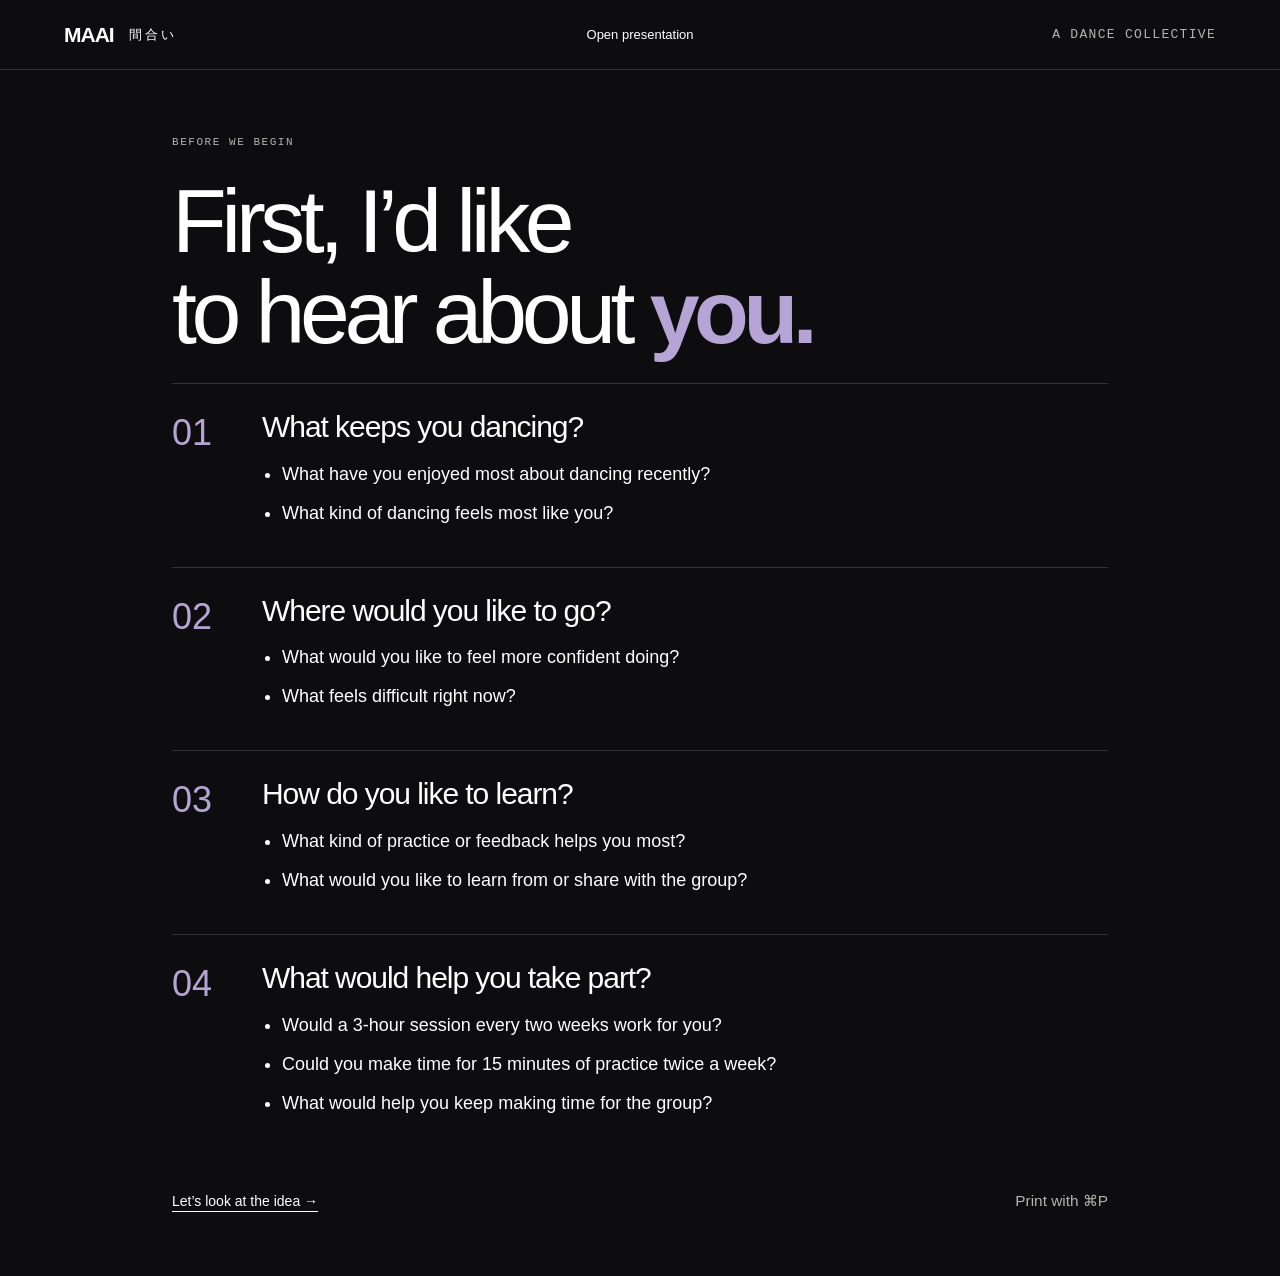
==== conversation-guide.html @ 210b5810 "Publish MAAI dance collective presentation" ====
<!doctype html>
<html lang="en">
<head><meta charset="utf-8"><meta name="viewport" content="width=device-width, initial-scale=1"><meta name="theme-color" content="#0d0d10"><title>MAAI / Before we begin</title><link rel="stylesheet" href="styles.css"><script src="script.js" defer></script></head>
<body class="guide-page">
  <header class="masthead"><a class="brand" href="index.html">MAAI<span lang="ja">間合い</span></a><a class="guide-link" href="index.html">Open presentation</a><span class="masthead-label">A Dance Collective</span></header>
  <main>
    <p class="eyebrow">Before we begin</p><h1>First, I’d like<br>to hear about <em>you.</em></h1>
    <section class="guide-section" aria-labelledby="guide-1"><span class="guide-step" aria-hidden="true">01</span><div><h2 id="guide-1">What keeps you dancing?</h2><ul><li>What have you enjoyed most about dancing recently?</li><li>What kind of dancing feels most like you?</li></ul></div></section>
    <section class="guide-section" aria-labelledby="guide-2"><span class="guide-step" aria-hidden="true">02</span><div><h2 id="guide-2">Where would you like to go?</h2><ul><li>What would you like to feel more confident doing?</li><li>What feels difficult right now?</li></ul></div></section>
    <section class="guide-section" aria-labelledby="guide-3"><span class="guide-step" aria-hidden="true">03</span><div><h2 id="guide-3">How do you like to learn?</h2><ul><li>What kind of practice or feedback helps you most?</li><li>What would you like to learn from or share with the group?</li></ul></div></section>
    <section class="guide-section" aria-labelledby="guide-4"><span class="guide-step" aria-hidden="true">04</span><div><h2 id="guide-4">What would help you take part?</h2><ul><li>Would a 3-hour session every two weeks work for you?</li><li>Could you make time for 15 minutes of practice twice a week?</li><li>What would help you keep making time for the group?</li></ul></div></section>
    <div class="guide-actions"><a href="index.html">Let’s look at the idea →</a><span class="small-copy">Print with ⌘P</span></div>
  </main>
</body>
</html>
---- styles.css ----
/* MAAI: a quiet stage for movement, with no external assets. */
:root{--charcoal:#0d0d10;--paper:#ffffff;--lavender:#b7a4d6;--font-primary:"Helvetica Neue",Helvetica,sans-serif;--font-secondary:"Avenir Next",Avenir,sans-serif;--font-tertiary:Menlo,monospace;--ink:var(--paper);--surface:var(--charcoal);--muted:#b5b3ac;--rule:#ffffff28;--accent:var(--lavender);--header:70px;--footer:76px;--gutter:clamp(24px,5vw,82px);color-scheme:dark;font-family:var(--font-secondary)}

*{box-sizing:border-box}
body{margin:0;height:100svh;overflow:hidden;background:var(--surface);color:var(--ink);transition:background-color .85s ease,color .55s ease}
body[data-theme="lilac"],.slide[data-theme="lilac"]{--surface:var(--lavender);--ink:var(--charcoal);--muted:#393044;--rule:#0d0d1036;--accent:#392549;color-scheme:light}
button,a{-webkit-tap-highlight-color:transparent}
button{font:inherit;color:inherit;cursor:pointer}
button:disabled{opacity:.25;cursor:default}
a{color:inherit}
button:focus-visible,a:focus-visible,[tabindex]:focus-visible{outline:2px solid var(--accent);outline-offset:5px}
button{touch-action:manipulation}
button:hover:not(:disabled){color:var(--accent)}
[hidden]{display:none!important}
.sr-only{position:absolute;margin:-1px;width:1px;height:1px;padding:0;overflow:hidden;clip-path:inset(50%);white-space:nowrap;border:0}
.skip-link{position:fixed;left:24px;top:-100px;z-index:10;padding:12px;background:var(--paper);color:var(--charcoal)}
.skip-link:focus{top:12px}

.masthead{height:var(--header);padding:0 var(--gutter);display:flex;align-items:center;justify-content:space-between;gap:20px;border-bottom:1px solid var(--rule)}
.brand{text-decoration:none;font-size:21px;font-weight:750;letter-spacing:-1px;display:flex;align-items:center;gap:15px}
.brand span{font-size:13px;font-weight:400;letter-spacing:3px}
.masthead-label,.guide-link{font-size:11px;letter-spacing:.1em}
.masthead-label{text-transform:uppercase;color:var(--muted)}
.guide-link{text-decoration:none;letter-spacing:0}
.guide-link span{padding-left:12px;font-size:17px}

#deck{position:relative;z-index:1;height:calc(100svh - var(--header) - var(--footer));min-height:360px}
.slide{height:100%;padding:32px var(--gutter) 30px;position:absolute;inset:0;isolation:isolate;overflow:auto;scrollbar-width:thin;scrollbar-color:var(--muted) transparent}
.slide.active{z-index:2}
.slide.leaving{z-index:1;pointer-events:none}
.slide:focus-visible{outline:none}
.slide[data-theme="dark"]{--ink:#fff;--muted:#b5b3c0;--rule:#ffffff28;--accent:var(--lavender);color:var(--ink)}
.slide[data-theme="lilac"]{color:var(--ink)}
.eyebrow{font-size:11px;font-weight:500;letter-spacing:.14em;text-transform:uppercase;margin:0 0 25px;color:var(--muted)}
h1,h2,h3,p{margin-top:0}
h1,h2,h3{font-family:var(--font-primary);font-weight:500}
h2{font-size:clamp(44px,5.7vw,92px);line-height:1.02;letter-spacing:-.055em;margin-bottom:28px}
h2 em{font-family:var(--font-primary);font-style:normal;font-weight:300;letter-spacing:-.055em}
h3{font-size:clamp(22px,2.1vw,32px);letter-spacing:-.035em;line-height:1.1}
p{font-size:clamp(17px,1.55vw,23px);line-height:1.5;margin-bottom:20px}
.quiet,.small-copy{color:var(--muted)}
.small-copy{font-size:clamp(14px,1.2vw,18px);line-height:1.55}
.footnote{font-size:12px;line-height:1.5;color:var(--muted);margin:24px 0 0}
.compact-title{font-size:clamp(36px,4.3vw,66px);margin-bottom:28px}

.cover{display:flex;flex-direction:column;justify-content:space-between;overflow:hidden}
.cover .eyebrow{margin-bottom:12px}
.cover-title{position:relative;display:flex;align-items:center;gap:3vw;z-index:1}
.cover h1{font-size:clamp(105px,21vw,330px);font-weight:650;letter-spacing:-.095em;line-height:.86;margin:0 0 20px -.06em}
.title-dot{color:var(--accent)}
.cover-jp{font-family:var(--font-primary);writing-mode:vertical-rl;font-size:clamp(30px,5vw,74px);letter-spacing:.2em;margin-left:auto;margin-right:8vw}
.cover-bottom{display:flex;justify-content:space-between;align-items:flex-end;gap:28px;padding-right:16vw}
.cover-tagline{font-size:clamp(25px,3vw,44px);letter-spacing:-.03em;line-height:1.22;margin-bottom:20px}
.cover-bottom .small-copy{margin-bottom:20px;max-width:250px}
.movement-score{display:flex;align-items:center;gap:18px;max-width:500px;font-size:9px;letter-spacing:.2em;color:var(--muted);padding-top:12px}
.movement-score i{height:1px;flex:1;background:var(--rule);position:relative}
.movement-score i:after{content:"";position:absolute;right:0;top:-3px;height:7px;width:1px;background:var(--muted)}

.vision{display:grid;grid-template-columns:1.2fr 1fr;grid-template-rows:auto 1fr auto;column-gap:7vw}
.vision>.eyebrow,.word-score{grid-column:1/-1}
.vision h2{align-self:center;margin:0 0 25px}
.vision-copy{align-self:center;padding-top:20px;max-width:450px}
.vision-copy>p:first-child{font-size:clamp(21px,2vw,30px);line-height:1.4;letter-spacing:-.025em}
.word-score{display:flex;align-items:center;justify-content:space-between;border-top:1px solid var(--rule);padding-top:22px;gap:16px;font-size:clamp(26px,4.5vw,65px);letter-spacing:-.04em}
.word-score span:nth-child(2){font-family:var(--font-primary);font-style:normal}
.word-score span:last-child{color:var(--accent)}

.benefit-lines>div{border-top:1px solid var(--rule);display:grid;grid-template-columns:50px 1.1fr 1fr;gap:24px;align-items:center;padding:20px 0}
.line-number{font-size:11px;color:var(--accent);align-self:start;padding-top:8px}
.benefit-lines h3{font-size:clamp(31px,4.8vw,72px);margin:0;line-height:1.1}
.benefit-lines>div:nth-child(2) h3{padding-left:3vw}
.benefit-lines>div:nth-child(3) h3{font-family:var(--font-primary);font-style:normal}
.benefit-lines p{margin:0;font-size:clamp(16px,1.4vw,21px);color:var(--muted)}

.pillars-layout{display:grid;grid-template-columns:1.1fr 1fr;gap:5vw}
.pillar-tabs{display:flex;flex-direction:column}
.pillar-tabs button{background:none;border:0;border-top:1px solid var(--rule);padding:21px 0;display:grid;grid-template-columns:28px 1fr 40px;gap:15px;text-align:left;font-size:clamp(16px,1.4vw,21px);align-items:center}
.pillar-tabs button:last-child{border-bottom:1px solid var(--rule)}
.pillar-tabs button span,.pillar-tabs button b{font-size:11px;font-weight:400;color:var(--muted)}
.pillar-tabs button b{text-align:right}
.pillar-tabs button[aria-selected="true"]{color:var(--accent)}
.pillar-tabs button[aria-selected="true"] span{color:var(--accent);font-weight:700}
.pillar-panel{position:relative;min-height:340px;display:flex;align-items:flex-end;background:#0d0d1010;padding:28px 32px;overflow:hidden}
.pillar-panel>div{position:relative;z-index:1;max-width:410px}
.pillar-panel h3{margin-bottom:12px}
.pillar-panel p{font-size:18px;line-height:1.45;margin-bottom:16px}
.pillar-panel .practice-cue{font-size:14px;border-top:1px solid #22222028;padding-top:15px;margin-bottom:0;color:var(--muted)}
.giant-number{position:absolute;right:12px;top:-30px;font-size:180px;line-height:1;letter-spacing:-.1em;color:#0d0d1026}

.schedule h2{font-size:clamp(38px,4.6vw,70px)}
.title-row{display:flex;align-items:flex-end;justify-content:space-between;gap:24px}
.session-length{font-size:27px;line-height:1.2;text-align:right;margin-bottom:30px;color:var(--accent)}
.session-length span{font-size:12px;color:var(--muted)}
.lab-layout{display:grid;grid-template-columns:.9fr 1.1fr;gap:6vw}
.lab-tabs{display:flex;flex-direction:column}
.lab-tabs button{display:flex;gap:28px;align-items:center;border:0;border-top:1px solid var(--rule);padding:22px 0;background:none;text-align:left;font-size:clamp(23px,2.6vw,39px);letter-spacing:-.04em;color:var(--muted)}
.lab-tabs button:last-child{border-bottom:1px solid var(--rule)}
.lab-tabs button span{font-size:15px;color:var(--muted);letter-spacing:0}
.lab-tabs button[aria-selected="true"]{color:var(--accent)}
.lab-panel{border-left:1px solid var(--rule);padding-left:32px}
.lab-panel .eyebrow{margin-bottom:16px}
.lab-panel h3{font-size:clamp(26px,3vw,43px);margin-bottom:12px}
.lab-panel p:last-child{font-size:16px;color:var(--muted);max-width:390px;margin:0}
.lab-timeline{display:grid;grid-template-columns:repeat(6,1fr);border-top:1px solid var(--rule);margin-top:28px;padding-top:12px;gap:15px}
.lab-timeline span{display:flex;align-items:center;justify-content:space-between;font-size:10px;color:var(--muted);padding:0 10px 0 0;border-right:1px solid var(--rule)}
.lab-timeline span:last-child{border:0}
.lab-timeline b{font-size:16px;font-weight:400}
.lab-timeline .tech b{color:var(--accent)}
.schedule .footnote{margin-top:15px}

.ownership h2{font-size:clamp(48px,6.8vw,102px);margin-bottom:38px}
.ownership-grid{display:grid;grid-template-columns:repeat(3,1fr);gap:4vw}
.ownership-grid>div{border-top:1px solid var(--rule);padding-top:20px}
.ownership-grid .eyebrow{font-size:10px;margin-bottom:18px}
.ownership-grid h3{font-size:clamp(23px,2.2vw,33px);margin-bottom:14px}
.ownership-grid p{font-size:clamp(16px,1.4vw,20px);margin:0}
.ownership .footnote{margin-top:30px}

.progress-slide h2{font-size:clamp(42px,5.4vw,79px)}
.progress-layout{display:grid;grid-template-columns:.9fr 1.1fr;gap:7vw}
.learning-cycle{display:flex;flex-direction:column}
.learning-cycle>span{border-top:1px solid var(--rule);padding:12px 0;font-size:clamp(28px,3.4vw,51px);letter-spacing:-.04em}
.learning-cycle>span:nth-child(2){padding-left:3vw}
.learning-cycle>span:last-child{padding-left:6vw;color:var(--accent);font-family:var(--font-primary);font-style:normal}
.learning-cycle i{font-family:var(--font-primary);font-style:normal;float:right}
.progress-example>.eyebrow{margin-bottom:18px}
.progress-tabs{display:flex;gap:22px;margin-bottom:22px}
.progress-tabs button{background:none;border:0;border-bottom:1px solid transparent;padding:0 0 9px;font-size:13px;color:var(--muted)}
.progress-tabs button[aria-selected="true"]{border-color:var(--accent);color:var(--accent)}
#growth-panel{min-height:125px}
#growth-panel h3{font-size:29px;margin-bottom:12px}
#growth-panel p{font-size:18px;max-width:460px}
.progress-example .small-copy{font-size:13px;margin:0;max-width:440px}

.culture-layout{display:grid;grid-template-columns:1.1fr 1fr;gap:5vw;align-items:center}
.culture h2{font-size:clamp(46px,6.5vw,100px);line-height:1.07;margin-bottom:30px}
.culture-list p{border-top:1px solid var(--rule);padding-top:18px;display:grid;grid-template-columns:30px 1fr;gap:15px;font-size:clamp(17px,1.6vw,24px);margin-bottom:18px}
.culture-list p span{font-size:10px;color:var(--muted);padding-top:7px}
.culture-signoff{border-top:1px solid var(--rule);padding-top:22px;margin:18px 0 0;font-size:clamp(18px,2vw,29px);letter-spacing:-.03em}

.pilot-top{display:grid;grid-template-columns:1.5fr 1fr;gap:5vw;align-items:center}
.pilot h2{display:flex;gap:30px;align-items:center;margin:0 0 30px}
.pilot-number{font-size:clamp(150px,19vw,290px);line-height:.9;font-weight:500;letter-spacing:-.1em;color:var(--accent);margin-left:-.07em}
.pilot-weeks{font-size:clamp(26px,3vw,44px);line-height:1.05;letter-spacing:-.05em}
.pilot-intro p{font-size:clamp(18px,1.9vw,28px);letter-spacing:-.03em}
.pilot-intro .quiet{font-size:clamp(15px,1.4vw,21px)}
.pilot-phases{display:grid;grid-template-columns:repeat(3,1fr);gap:35px}
.pilot-phases>div{border-top:1px solid var(--rule);padding-top:20px}
.pilot-phases .eyebrow{font-size:10px;margin-bottom:25px}
.pilot-phases h3{font-size:clamp(23px,2.4vw,36px);margin-bottom:12px}
.pilot-phases p{font-size:16px;color:var(--muted);margin:0}

.invitation{display:grid;grid-template-columns:1.4fr .8fr;grid-template-rows:auto 1fr auto;gap:0 6vw}
.invitation>.eyebrow,.invitation-mark{grid-column:1/-1}
.invitation h2{font-size:clamp(60px,7.7vw,120px);align-self:center;margin-bottom:25px;line-height:.98}
.invitation-copy{align-self:center;padding-top:20px}
.invitation-copy>p:first-child{font-size:clamp(18px,1.8vw,27px);max-width:360px}
.invitation-question{font-family:var(--font-primary);font-style:normal;font-size:clamp(22px,2.2vw,33px);line-height:1.25;margin:30px 0 22px}
.text-button{border:0;border-bottom:1px solid var(--ink);padding:0 0 9px;background:none;font-size:13px}
.text-button span{margin-left:35px}
.invitation-mark{border-top:1px solid var(--rule);padding-top:16px;font-size:13px;letter-spacing:.07em;color:var(--muted)}

.controls{height:var(--footer);display:flex;align-items:center;justify-content:space-between;padding:0 var(--gutter);border-top:1px solid var(--rule);position:relative;gap:20px}
.slide-position{display:flex;gap:12px;align-items:center;font-size:12px;font-variant-numeric:tabular-nums}
.position-divider,.slide-position>span:nth-child(3){color:var(--muted)}
.utilities{display:flex;gap:24px}
.utilities button{background:none;border:0;padding:10px 0;font-size:11px;color:var(--muted)}
kbd{font:inherit;font-size:9px;display:inline-block;border:1px solid var(--rule);border-radius:2px;min-width:18px;padding:2px 4px;margin-left:6px}
.slide-arrows{display:flex;gap:14px}
.slide-arrows button{background:none;border:1px solid var(--rule);width:40px;height:36px;font-size:21px}
.deck-progress{height:2px;position:absolute;bottom:0;left:0;width:100%;background:var(--rule)}
#deck-progress-fill{display:block;height:100%;width:10%;background:var(--accent);transition:width .35s}

.overlay{--ink:var(--paper);--muted:#b5b3ac;--rule:#ffffff28;--accent:var(--lavender);color:var(--paper);background:var(--charcoal);border:1px solid #77736d;padding:32px;max-width:min(1000px,calc(100vw - 40px));max-height:calc(100svh - 48px);overflow:auto;width:100%;color-scheme:dark;box-shadow:0 25px 90px #0006}
.overlay::backdrop{background:#161615cc;backdrop-filter:blur(7px)}
.dialog-heading{display:flex;align-items:flex-start;justify-content:space-between;gap:22px;margin-bottom:26px}
.dialog-heading .eyebrow{margin-bottom:12px}
.dialog-heading h2{font-size:40px;margin:0}
.dialog-heading>button{border:1px solid var(--rule);background:none;width:36px;height:36px;font-size:25px;flex-shrink:0}
.overview-grid{display:grid;grid-template-columns:repeat(5,1fr);gap:12px}
.overview-item{border:1px solid var(--rule);background:#ffffff06;min-height:135px;display:flex;flex-direction:column;justify-content:space-between;text-align:left;padding:17px;gap:18px}
.overview-item>span:first-child{font-family:var(--font-primary);font-size:35px;font-style:normal;color:var(--accent)}
.overview-item>span:last-child{font-size:14px;line-height:1.3}
.overview-item[aria-current="true"]{border-color:var(--accent);background:#b7a4d620}
.dialog-hint{font-size:11px;color:var(--muted);margin:24px 0 0}
.notes-dialog{max-width:730px}
#notes-content p{font-size:18px;line-height:1.6}
.notes-footer{display:flex;align-items:center;justify-content:space-between;border-top:1px solid var(--rule);padding-top:20px;margin-top:24px;font-size:12px}
.notes-footer button{background:none;border:0;padding:8px 0;font-size:14px}
.conversation-dialog{max-width:680px}
.conversation-dialog h2{font-size:clamp(34px,4vw,56px)}
.conversation-dialog ol{padding-left:25px}
.conversation-dialog li{font-size:22px;padding:14px 0;border-top:1px solid var(--rule)}
.conversation-dialog>p{font-size:16px;margin-bottom:0}
.toast{position:fixed;bottom:90px;left:50%;transform:translateX(-50%);padding:12px 20px;background:var(--paper);color:var(--charcoal);font-size:13px;max-width:90vw;z-index:20;box-shadow:0 4px 20px #0004}
.no-script{background:var(--paper);color:var(--charcoal);padding:15px;position:fixed;top:0;left:0;right:0;z-index:3;font-size:15px}

/* The separate conversation guide is readable and printable without scripts. */
.guide-page{height:auto;overflow:auto;background:var(--charcoal);color:var(--paper)}
.guide-page main{max-width:1000px;margin:0 auto;padding:64px 32px}
.guide-page h1{font-size:clamp(50px,7vw,90px);line-height:1.02;letter-spacing:-.06em;max-width:800px;margin-bottom:25px}
.guide-page h1 em{font-family:var(--font-primary);font-weight:300;font-style:normal}
.guide-intro{font-size:23px;max-width:660px}
.guide-meta{font-size:12px;color:var(--muted);margin-bottom:50px}
.guide-section{display:grid;grid-template-columns:70px 1fr;gap:20px;border-top:1px solid var(--rule);padding:28px 0}
.guide-section>.guide-step{font-family:var(--font-primary);font-style:normal;font-size:36px;color:var(--accent)}
.guide-section h2{font-size:30px;letter-spacing:-.035em;margin-bottom:18px}
.guide-section ul{margin:0;padding-left:20px}
.guide-section li{font-size:18px;line-height:1.5;margin-bottom:12px}
.guide-section p{font-size:17px}
.guide-section p:last-child{margin-bottom:0}
.guide-closing{padding:30px;background:var(--lavender);color:var(--charcoal);margin-top:20px}
.guide-closing h2{font-size:32px}
.guide-closing p{font-size:19px;max-width:750px}
.guide-actions{display:flex;align-items:center;justify-content:space-between;gap:20px;margin:32px 0 0}
.guide-actions a{font-size:14px;text-underline-offset:5px}
.guide-footer{font-size:12px;color:var(--muted);border-top:1px solid var(--rule);padding-top:25px;margin-top:50px}


@media(min-width:1600px){.slide{padding-top:46px;padding-bottom:40px}
.eyebrow{font-size:13px;margin-bottom:36px}
.footnote{font-size:14px}
.pillar-tabs button{padding:28px 0}
.pillar-panel{min-height:420px}
.benefit-lines>div{padding:30px 0}
.lab-layout{margin-top:20px}
.lab-tabs button{padding:30px 0}
.lab-timeline{margin-top:40px}
}

@media(max-height:760px) and (min-width:801px){:root{--header:58px;--footer:62px}
.slide{padding-top:24px;padding-bottom:20px}
.eyebrow{margin-bottom:20px}
.cover h1{font-size:min(19vw,32vh)}
h2{font-size:clamp(42px,5.1vw,72px)}
.compact-title{font-size:44px;margin-bottom:23px}
.benefit-lines>div{padding:16px 0}
.benefit-lines h3{font-size:clamp(32px,4.3vw,62px)}
.pillar-tabs button{padding:16px 0}
.pillar-panel{min-height:310px}
.ownership h2{font-size:clamp(45px,5.5vw,78px);margin-bottom:25px}
.pilot-number{font-size:clamp(150px,17vw,235px)}
.culture h2{font-size:clamp(44px,5.7vw,81px)}
.invitation h2{font-size:clamp(54px,6.5vw,94px)}
.progress-slide h2{font-size:clamp(42px,4.7vw,68px)}
.footnote{margin-top:18px}
.lab-timeline{margin-top:21px}
}

@media(max-width:1000px){
.utilities{gap:18px}
.masthead-label{font-size:9px}
.cover-bottom{padding-right:8vw}
.pillars-layout{gap:25px}
.pillar-tabs button{font-size:16px;gap:9px}
.pillar-panel{padding:24px}
.overview-grid{grid-template-columns:repeat(5,1fr)}
.overview-item{padding:12px}
.pilot-top{gap:30px}
.pilot h2{gap:25px}
}

@media(max-width:800px){:root{--header:58px;--footer:72px;--gutter:25px}
.masthead-label{display:none}
#deck{min-height:0}
.slide{padding-top:26px;padding-bottom:32px}
.eyebrow{font-size:10px;margin-bottom:28px}
.cover{min-height:100%;gap:20px}
.cover h1{font-size:26vw}
.cover-title{margin:auto 0}
.cover-jp{font-size:6vw;margin:0 10px 20px auto}
.cover-bottom{display:block;padding:0}
.cover-tagline{font-size:30px}
.cover-bottom .small-copy{font-size:14px}
.movement-score{font-size:8px}
.vision{display:block}
.vision h2{margin:40px 0 30px}
.vision-copy{padding-top:0;max-width:580px}
.vision-copy>p:first-child{font-size:23px}
.word-score{margin-top:35px;font-size:clamp(24px,5vw,40px)}
.benefit-lines>div{grid-template-columns:25px 1fr;gap:10px;padding:20px 0}
.benefit-lines h3{font-size:clamp(30px,6vw,48px)}
.benefit-lines p{grid-column:2;font-size:16px}
.benefit-lines p br{display:none}
.benefit-lines>div:nth-child(2) h3{padding-left:0}
.line-number{padding-top:5px}
.pillars-layout{grid-template-columns:1fr;gap:24px}
.pillar-tabs button{padding:16px 0;font-size:17px}
.pillar-panel{min-height:245px;padding:26px}
.pillar-panel>div{max-width:75%}
.giant-number{font-size:170px;top:10px;right:15px}
.title-row{display:block}
.schedule h2{font-size:42px}
.session-length{text-align:left;font-size:23px;margin-bottom:30px}
.session-length span{display:inline-block;margin-left:14px}
.lab-layout{grid-template-columns:1fr;gap:26px}
.lab-tabs{flex-direction:row;gap:20px}
.lab-tabs button{font-size:22px;flex:1;gap:13px;border-bottom:1px solid var(--rule);padding:18px 0}
.lab-panel{min-height:190px;padding:0;border:0}
.lab-panel h3{font-size:30px}
.lab-timeline{margin-top:20px;gap:7px}
.lab-timeline span{flex-direction:column;gap:9px;align-items:flex-start}
.ownership h2{font-size:51px;margin:40px 0}
.ownership-grid{grid-template-columns:1fr;gap:24px}
.ownership-grid>div{padding-top:18px}
.ownership-grid .eyebrow{margin-bottom:12px}
.ownership-grid h3{font-size:27px;margin-bottom:10px}
.ownership-grid p{font-size:18px;max-width:570px}
.progress-slide h2{font-size:46px}
.progress-layout{grid-template-columns:1fr;gap:30px}
.learning-cycle{flex-direction:row;gap:18px}
.learning-cycle>span{font-size:24px;flex:1;padding:15px 0!important}
.learning-cycle i{display:none}
.progress-example>.eyebrow{margin-bottom:25px}
.progress-tabs{gap:27px}
#growth-panel{min-height:110px}
.culture-layout{grid-template-columns:1fr;gap:15px}
.culture h2{font-size:57px}
.culture-list p{font-size:20px}
.culture-signoff{font-size:21px}
.pilot-top{grid-template-columns:1fr;gap:10px}
.pilot h2{gap:30px}
.pilot-number{font-size:180px}
.pilot-weeks{font-size:31px}
.pilot-intro{display:flex;gap:30px}
.pilot-intro p{font-size:18px;flex:1}
.pilot-intro .quiet{font-size:16px}
.pilot-phases{grid-template-columns:1fr;gap:26px}
.pilot-phases .eyebrow{margin-bottom:15px}
.pilot-phases h3{font-size:29px}
.invitation{display:block}
.invitation h2{font-size:clamp(58px,10vw,85px);margin:38px 0 25px}
.invitation-copy{padding-top:0}
.invitation-copy>p:first-child{font-size:21px;max-width:500px}
.invitation-question{font-size:28px;margin-top:25px}
.invitation-mark{margin-top:35px}
.utilities{gap:15px}
.utilities button{font-size:11px}
.utilities kbd{display:none}
.slide-position{gap:7px;font-size:11px}
.slide-arrows{gap:7px}
.slide-arrows button{width:34px;height:34px}
.controls{gap:12px}
.overview-grid{grid-template-columns:repeat(2,1fr)}
.overview-item{min-height:110px}
.overlay{padding:25px;max-width:calc(100vw - 28px)}
.dialog-heading h2{font-size:32px}
#notes-content p{font-size:17px}
.guide-page main{padding:45px 25px}
.guide-section{grid-template-columns:40px 1fr;gap:15px}
.guide-page .masthead{padding:0 25px}
}

@media(max-width:420px){:root{--gutter:20px}
.controls{padding:0 14px;gap:10px}
.utilities{gap:11px}
.utilities button{font-size:10px}
.slide-arrows{gap:5px}
.slide-arrows button{width:31px}
.brand{font-size:19px;gap:10px}
.guide-link{font-size:10px}
.pillar-tabs button{font-size:15px}
.pillar-panel>div{max-width:90%}
.giant-number{opacity:.55}
.pilot-intro{display:block}
.pilot-intro p{margin-bottom:18px}
}

@media(prefers-reduced-motion:reduce){*,*::before,*::after{animation:none!important;transition:none!important;scroll-behavior:auto!important}
}

@media print{body{height:auto!important;overflow:visible!important;background:white!important;color:black!important}
.masthead,.controls,.overlay,.toast,.skip-link,.guide-actions{display:none!important}
#deck{position:relative;z-index:1;height:auto}
.slide[hidden],.slide{position:relative!important;display:block!important;height:auto;min-height:90vh;break-after:page;padding:30px;overflow:visible;animation:none!important;--ink:#222220;--muted:#555;--rule:#888;--accent:#75618d;color:#222220!important}
.speaker-notes[hidden]{display:none!important}
.guide-page main{padding:0;max-width:none}
.guide-page h1{font-size:44px}
.guide-page p,.guide-page li{font-size:12pt}
.guide-section{break-inside:avoid;padding:18px 0}
.guide-section h2{font-size:22px}
.guide-closing{break-inside:avoid;background:#eee}
.guide-footer{margin-top:25px}
.guide-meta{margin-bottom:25px}
}


@media(max-height:620px){.cover{overflow-y:auto;overflow-x:hidden;min-height:0;gap:24px}
.cover-title{margin:15px 0}
.cover h1{font-size:clamp(80px,15vw,160px)}
.cover-bottom{flex-shrink:0}
.movement-score{flex-shrink:0}
}


/* Fixed font roles. Do not introduce per-slide font swaps. */
.brand,.cover-tagline,.word-score,.learning-cycle,.lab-tabs button{font-family:var(--font-primary)}

.eyebrow,.masthead-label,.movement-score,.line-number,.pillar-tabs button span,.pillar-tabs button b,.lab-tabs button span,.lab-timeline,.slide-position,.guide-meta,.guide-step,.invitation-mark,kbd{font-family:var(--font-tertiary)}

.overview-item>span:first-child,.giant-number,.pilot-number{font-family:var(--font-tertiary);font-style:normal;font-weight:400}

.giant-number{font-size:155px;letter-spacing:-.09em}

.pilot-number{font-size:clamp(130px,17vw,245px);letter-spacing:-.1em}

.invitation-question{font-family:var(--font-secondary);font-weight:400}

.word-score span:nth-child(2),.benefit-lines>div:nth-child(3) h3,.learning-cycle>span:last-child{font-style:normal;font-weight:300}

.culture h2{font-size:clamp(43px,5.1vw,80px)}

.vision h2{font-size:clamp(43px,5vw,80px)}

.invitation h2{font-size:clamp(52px,6.6vw,102px)}

.masthead,.controls{position:relative;z-index:3;background:var(--surface);transition:background-color .85s ease}

/* A shared space, carried between chapters instead of restarting on each page. */









.slide.leaving{overflow:hidden}

.pillar-panel{background:#0d0d100c;border:1px solid var(--rule)}

@media(max-width:800px){.vision h2{font-size:48px}
.culture h2{font-size:49px}
.invitation h2{font-size:58px}

.pilot-number{font-size:150px}
.giant-number{font-size:135px}
.eyebrow{letter-spacing:.08em}
.pilot-phases .eyebrow{font-size:9px}
.guide-section>.guide-step{font-size:26px}
}

@media(prefers-reduced-motion:reduce){
}


/* The same two frames now enclose explicit content anchors on every scene. */
.interval-field{position:fixed;inset:var(--header) 0 var(--footer);overflow:hidden;pointer-events:none;z-index:2;color:var(--accent);transition:color .55s ease}
.interval-plane{position:absolute;left:0;top:0;width:0;height:0;border:2px solid currentColor;opacity:.75;box-sizing:border-box;transform:none}
.interval-plane:nth-child(2){border-width:2px;opacity:.52}
.slide h2{width:fit-content;max-width:100%}
.vision{grid-template-rows:auto 1fr;column-gap:6vw}
.aim-statement,.aim-outcomes{align-self:center;padding:20px 24px}
.aim-statement h2{font-size:clamp(40px,4.5vw,72px);margin-bottom:24px}
.aim-statement>p{font-size:clamp(18px,1.65vw,24px);max-width:440px;margin-bottom:0}
.aim-outcomes>div{padding:20px 0;border-bottom:1px solid var(--rule)}
.aim-outcomes>div:first-child{padding-top:0}
.aim-outcomes>div:last-child{border-bottom:0;padding-bottom:0}
.aim-outcomes .eyebrow{margin-bottom:8px}
.aim-outcomes p{font-size:clamp(21px,2vw,29px);line-height:1.3;margin:0}
.pillar-panel{border:0;background:transparent}
.giant-number{color:var(--ink);opacity:.1}
.pillar-panel .practice-cue{border-color:var(--rule)}
.pillars-layout,.lab-layout{gap:6vw}
.lab-panel{border-left:0;padding:16px 24px}
.lab-tabs button{padding-left:16px;padding-right:16px}
.progress-layout{align-items:start;margin-top:40px;gap:7vw}
.progress-intro{padding:20px 24px}
.progress-intro>p{font-size:clamp(18px,1.8vw,26px)}
.progress-intro>p:last-child{margin-bottom:0}
.progress-example{padding-top:0}
.progress-tabs{gap:22px;margin-bottom:32px}
.progress-tabs button[aria-selected="true"]{border-color:var(--accent);color:var(--accent)}
#growth-panel{padding:20px 24px;min-height:185px}
#growth-panel h3{font-size:clamp(26px,2.5vw,36px)}
#growth-panel p{margin-bottom:0}
.ownership-grid,.pilot-phases{padding:16px 22px;gap:35px}
.ownership-grid>div,.pilot-phases>div{border-top:0;padding-top:0}
.ownership h2{margin-bottom:48px}
.pilot h2{margin-bottom:40px}
.pilot-phases .eyebrow{margin-bottom:16px}
.pilot-phases h3{font-size:clamp(23px,2.1vw,31px)}
.pilot .footnote,.ownership .footnote{margin-top:32px}
.invitation-copy{padding:20px 24px}
.invitation-copy .text-button{margin-bottom:0}
.overview-grid{grid-template-columns:repeat(4,1fr)}
#deck-progress-fill{width:12.5%}
@media(max-height:760px) and (min-width:801px){.aim-statement h2{font-size:52px}.progress-slide h2{font-size:52px}.progress-layout{margin-top:26px}.ownership h2{font-size:60px;margin-bottom:35px}.pilot-number{font-size:190px}.pilot h2{margin-bottom:28px}}
@media(max-width:800px){.aim-statement,.aim-outcomes{padding:15px 12px}.vision h2{margin:0 0 20px;font-size:43px}.aim-outcomes{margin-top:38px}.aim-outcomes>div{padding:16px 0}.aim-outcomes p{font-size:21px}.vision{padding-bottom:44px}.pillar-tabs button{padding-left:10px;padding-right:10px}.pillars-layout,.lab-layout{gap:32px}.lab-tabs button{font-size:20px;padding-left:8px;padding-right:8px}.lab-panel{padding:16px 14px}.progress-layout{gap:32px;margin-top:24px}.progress-intro{padding:16px 14px}.progress-intro>p{font-size:19px}.progress-tabs{gap:22px;padding-top:0}#growth-panel{padding:16px 14px;min-height:170px}.ownership-grid,.pilot-phases{padding:16px 14px;gap:28px}.ownership h2{font-size:46px;margin:12px 0 38px}.pilot h2{margin-bottom:30px}.invitation-copy{padding:16px 14px;margin-top:44px;margin-bottom:35px}.invitation h2{font-size:55px;margin-bottom:0}.overview-grid{grid-template-columns:repeat(2,1fr)}}
@media print{.interval-field{display:none!important}}

/* The invitation brings both frames into one shared space. */
.invitation{grid-template-columns:1fr;grid-template-rows:auto 1fr auto}
.invitation-together{align-self:center;display:grid;grid-template-columns:1.2fr 1fr;gap:56px;padding:28px 30px}
.invitation-together h2{margin:0;align-self:center}
.invitation-together .invitation-copy{padding:0;margin:0}
.interval-field.is-together .interval-plane:nth-child(2){opacity:.75}
@media(max-height:760px) and (min-width:801px){.ownership h2{margin-bottom:50px}.pilot h2{margin-bottom:48px}.invitation-together h2{font-size:76px}}
@media(max-width:800px){.invitation-together{grid-template-columns:1fr;gap:28px;padding:18px 16px;margin:16px 0 28px}.invitation-together h2{font-size:48px;margin:0}.invitation-together .invitation-copy>p:first-child{font-size:19px}.invitation-together .invitation-question{font-size:25px;margin:24px 0 20px}.invitation-mark{margin-top:0}}

/* Clear reading order: idea, explanation, then presenter metadata. */
.masthead{display:grid;grid-template-columns:1fr auto 1fr}
.masthead .brand{justify-self:start}.masthead-label{grid-column:2}.masthead .guide-link{grid-column:3;justify-self:end;white-space:nowrap}
.masthead-label,.guide-link{font-size:13px}
.slide .eyebrow{font-size:13px;letter-spacing:.1em}
.slide p{font-size:22px;line-height:1.4}
.slide .footnote{font-size:16px;line-height:1.4}
.slide h2,.slide .compact-title{font-size:clamp(52px,5.1vw,82px)}
.slide h3{font-size:42px;line-height:1.08;margin-bottom:12px}
.cover .cover-tagline{font-size:clamp(30px,3.3vw,48px);line-height:1.2}
.movement-score{font-size:11px}
.aim-statement h2{font-size:clamp(46px,4.5vw,72px)}
.aim-statement>p,.aim-outcomes p{font-size:22px}
.aim-outcomes h3{font-size:44px;margin-bottom:8px}
.aim-outcomes>div{padding:18px 0}
.pillars-layout{grid-template-columns:1.1fr 1fr;gap:5vw}
.pillar-tabs button{font-size:22px;padding:16px 10px;grid-template-columns:26px 1fr 42px;gap:12px;line-height:1.25}
.pillar-tabs button span,.pillar-tabs button b{font-size:14px}
.pillar-panel{align-items:center;padding:28px;min-height:350px}
.pillar-panel>div{max-width:100%}
.pillar-panel h3{font-size:42px}.pillar-panel p{font-size:22px}
.pillar-panel .practice-cue{font-size:18px}
.session-length{display:flex;flex-direction:column;gap:8px}
.session-length strong{font-family:var(--font-primary);font-size:60px;letter-spacing:-.045em;font-weight:500;line-height:1}
.session-length span{font-size:20px}
.lab-tabs button{font-size:30px;line-height:1.15;gap:18px}.lab-tabs button span{font-size:17px}
.lab-panel,.progress-intro{background:var(--charcoal);color:var(--paper);--muted:#d3c7e3;--rule:#ffffff35;--accent:var(--lavender);padding:26px 28px}
.lab-panel h3{font-size:42px}.lab-panel p:last-child{font-size:22px;max-width:none}
.lab-panel .eyebrow{font-size:14px;margin-bottom:14px}
.lab-timeline span{font-size:14px}.lab-timeline b{font-size:22px}
.ownership h2{margin-bottom:44px}
.ownership-grid{padding:26px 22px;gap:30px}
.ownership-grid h3{font-size:38px}.ownership-grid p{font-size:22px}
.ownership-grid .eyebrow{display:block;font-size:12px;margin-bottom:18px}
.progress-layout{margin-top:30px;gap:6vw}
.progress-intro h3{font-size:50px;margin-bottom:22px}.progress-intro>p{font-size:22px}
.progress-tabs{gap:24px;margin-bottom:24px}.progress-tabs button{font-size:18px}
#growth-panel{min-height:235px;padding:24px}#growth-panel h3{font-size:42px}#growth-panel p{font-size:22px}
.pilot-number{font-size:190px}.pilot-weeks{font-size:38px}.pilot h2{margin-bottom:44px}
.pilot-intro p{font-size:25px}.pilot-intro .quiet{font-size:22px}
.pilot-phases{padding:24px 22px 30px}.pilot-phases h3{font-size:44px}.pilot-phases p{font-size:22px}
.invitation-together h2{font-size:clamp(56px,6vw,96px)}
.invitation-together .invitation-copy>p:first-child{font-size:24px}
.invitation-together .invitation-question{font-size:32px;line-height:1.25}
.text-button{font-size:17px}.invitation-mark{font-size:16px}
.slide-position{font-size:15px;white-space:nowrap}.utilities button{font-size:13px}kbd{font-size:11px}
/* Frames define apertures, shared space and layered surfaces, as well as focus. */
.interval-field[data-mode="aperture"] .interval-plane:first-child{border-right:0;border-bottom:0;clip-path:polygon(0 0,28% 0,28% 3px,3px 3px,3px 70%,0 70%)}
.interval-field[data-mode="aperture"] .interval-plane:last-child{border-top:0;border-left:0;clip-path:polygon(100% 30%,100% 100%,72% 100%,72% calc(100% - 3px),calc(100% - 3px) calc(100% - 3px),calc(100% - 3px) 30%);opacity:.75}
.interval-field[data-mode="split"] .interval-plane:first-child{border-right:0;border-bottom:0}
.interval-field[data-mode="split"] .interval-plane:last-child{border-left:0;border-top:0;opacity:.75}
.interval-field[data-mode="bridge"] .interval-plane:first-child{border-right:0;border-bottom:0}
.interval-field[data-mode="bridge"] .interval-plane:last-child{border-left:0;border-top:0;opacity:.75}
.interval-field[data-mode="exchange"] .interval-plane:first-child{border-right:0}
.interval-field[data-mode="exchange"] .interval-plane:last-child{border-left:0;border-top:0;opacity:.8}
.interval-field[data-mode="offset"] .interval-plane:first-child{border-right:0;border-bottom:0}
.interval-field[data-mode="offset"] .interval-plane:last-child{border-left:0;border-top:0;opacity:.8}
.interval-field[data-mode="timeline"] .interval-plane:first-child{border-top:0;border-right:0}
.interval-field[data-mode="timeline"] .interval-plane:last-child{border:0;border-bottom:2px solid;opacity:.75}
.interval-field[data-mode="timeline"] .interval-plane:last-child::before,.interval-field[data-mode="timeline"] .interval-plane:last-child::after{content:"";position:absolute;bottom:-2px;height:16px;width:2px;background:currentColor}
.interval-field[data-mode="timeline"] .interval-plane:last-child::before{left:0}.interval-field[data-mode="timeline"] .interval-plane:last-child::after{right:0}
@media(max-width:1100px) and (min-width:801px){.pillar-tabs button{font-size:19px}.slide h3{font-size:36px}.ownership-grid p{font-size:20px}.lab-tabs button{font-size:25px}.progress-tabs{gap:16px}.progress-tabs button{font-size:16px}}
@media(max-width:800px){
.masthead{grid-template-columns:1fr auto}.masthead .guide-link{grid-column:2}.guide-link{font-size:12px}
.slide .eyebrow{font-size:12px}.slide p{font-size:20px}.slide .footnote{font-size:15px}
.slide h2,.slide .compact-title{font-size:46px}.slide h3{font-size:34px}
.aim-statement h2{font-size:44px}.aim-outcomes h3{font-size:36px}.aim-outcomes p{font-size:20px}
.pillars-layout{grid-template-columns:1fr;gap:32px}.pillar-tabs button{font-size:20px;padding:18px 8px;gap:10px;grid-template-columns:22px 1fr 37px}
.pillar-tabs button span,.pillar-tabs button b{font-size:12px}.pillar-panel{padding:24px 18px;min-height:290px}.pillar-panel h3{font-size:34px}.pillar-panel .practice-cue{font-size:17px}
.session-length{flex-direction:row;align-items:baseline;gap:12px;margin-bottom:32px}.session-length strong{font-size:44px}.session-length span{font-size:18px;margin:0}
.lab-tabs{gap:18px}.lab-tabs button{font-size:22px;gap:12px}.lab-tabs button span{font-size:14px}
.lab-panel{padding:24px 18px}.lab-panel h3{font-size:34px}.lab-panel p:last-child{font-size:20px}.lab-timeline span{font-size:12px}.lab-timeline b{font-size:20px}
.ownership h2{margin-bottom:38px}.ownership-grid{padding:24px 16px;gap:30px}.ownership-grid h3{font-size:34px}.ownership-grid p{font-size:20px}.ownership-grid .eyebrow{font-size:12px;margin-bottom:12px}
.progress-intro{padding:24px 20px}.progress-intro h3{font-size:42px}.progress-intro>p{font-size:20px}.progress-tabs{gap:20px}.progress-tabs button{font-size:17px}
#growth-panel{padding:22px 18px;min-height:235px}#growth-panel h3{font-size:34px}#growth-panel p{font-size:20px}
.pilot h2{margin-bottom:30px}.pilot-number{font-size:150px}.pilot-weeks{font-size:31px}.pilot-intro .quiet{font-size:20px}.pilot-phases{padding:24px 16px 30px}.pilot-phases h3{font-size:36px}.pilot-phases p{font-size:20px}
.invitation-together{padding:20px 16px;gap:24px}.invitation-together h2{font-size:50px}.invitation-together .invitation-copy>p:first-child{font-size:21px}.invitation-together .invitation-question{font-size:28px}.invitation-mark{font-size:14px}
.slide-position{font-size:12px;gap:7px}.utilities{gap:10px}.utilities button{font-size:11px}.slide-arrows{gap:5px}
}

.invitation{grid-template-rows:auto 1fr}

/* Masthead positions remain stable when the opening link is hidden. */
.masthead{grid-template-columns:1fr auto 1fr}
.masthead .brand{grid-column:1;grid-row:1}
.masthead .guide-link{grid-column:2;grid-row:1;justify-self:center}
.masthead .masthead-label{grid-column:3;grid-row:1;justify-self:end;display:block;white-space:nowrap}
/* Light stays behind the content and never intercepts a control. */
.spotlight-field{position:fixed;inset:var(--header) 0 var(--footer);overflow:hidden;pointer-events:none;z-index:0}
.spotlight{position:absolute;left:0;top:0;width:620px;height:620px;border-radius:50%;background:radial-gradient(circle at center,rgba(205,187,236,.24) 0%,rgba(187,167,222,.14) 22%,rgba(174,150,214,.05) 45%,rgba(174,150,214,0) 70%)}
.spotlight-field[data-theme="lilac"] .spotlight{background:radial-gradient(circle at center,rgba(255,255,255,.53) 0%,rgba(255,255,255,.34) 23%,rgba(255,255,255,.13) 44%,rgba(255,255,255,0) 70%)}
@media(max-width:800px){
.masthead{grid-template-columns:1fr 1fr;gap:6px 16px}
.masthead .masthead-label{grid-column:2;font-size:10px;letter-spacing:.05em}
.masthead .guide-link{grid-row:2;grid-column:1/-1;align-self:start;font-size:12px}
body:has(#intro-guide:not([hidden])),body.guide-page{--header:90px}
body:has(#intro-guide:not([hidden])) .masthead,.guide-page .masthead{grid-template-rows:50px 1fr}
}
@media print{.spotlight-field{display:none!important}}

/* Keep the opening balanced without a decorative score beneath it. */
.cover{display:grid;grid-template-columns:minmax(0,1fr);grid-template-rows:auto 1fr auto;gap:30px}
.cover-title{align-self:center;margin:0}
.cover-bottom{padding-bottom:16px}
.overlay::backdrop{background:#0d0d10b8;backdrop-filter:blur(3px)}
.overlay[open]{animation:dialog-in 280ms cubic-bezier(.22,1,.36,1) both}
.overlay[open]::backdrop{animation:veil-in 280ms ease both}
.overlay[open].is-closing{animation:dialog-out 190ms ease both;pointer-events:none}
.overlay[open].is-closing::backdrop{animation:veil-out 190ms ease both}
@keyframes dialog-in{from{opacity:0;transform:translateY(7px) scale(.995)}to{opacity:1;transform:translateY(0) scale(1)}}
@keyframes dialog-out{from{opacity:1;transform:translateY(0)}to{opacity:0;transform:translateY(4px)}}
@keyframes veil-in{from{opacity:0}to{opacity:1}}
@keyframes veil-out{from{opacity:1}to{opacity:0}}
.guide-dialog{max-width:min(1000px,calc(100vw - 40px));padding:0;overflow:hidden}
.guide-dialog .dialog-heading{padding:22px 28px;margin:0;border-bottom:1px solid var(--rule);align-items:center}
.guide-dialog .dialog-heading h2{font-size:30px}
.guide-dialog iframe{display:block;width:100%;height:min(660px,calc(100svh - 160px));border:0;background:var(--charcoal)}
.guide-page.is-embedded .masthead,.guide-page.is-embedded .guide-actions,.guide-page.is-embedded main>.eyebrow{display:none}
.guide-page.is-embedded main{padding:30px 32px}
.guide-page.is-embedded h1{font-size:clamp(42px,6vw,66px)}
@media(max-width:800px){.cover{gap:20px}.cover-bottom{padding-bottom:0}.guide-dialog{max-width:calc(100vw - 24px)}.guide-dialog .dialog-heading{padding:18px}.guide-dialog .dialog-heading h2{font-size:26px}.guide-page.is-embedded main{padding:24px 20px}}
@media(prefers-reduced-motion:reduce){.overlay[open],.overlay[open]::backdrop,.overlay[open].is-closing,.overlay[open].is-closing::backdrop{animation:none!important}}

/* Three core skills, creative development above them, conditioning underneath. */
.pillar-tabs button{grid-template-columns:26px 1fr;padding:12px 10px}
.pillar-tabs button[data-pillar="3"],.pillar-tabs button[data-pillar="4"]{display:block}
.pillar-group-label{font-family:var(--font-tertiary);font-size:13px!important;color:var(--muted);letter-spacing:.06em;margin:24px 0 20px;line-height:1.3!important}
.pillar-group-label:first-child{margin-top:0}
.pillar-panel{min-height:350px;align-self:stretch}
.pillar-panel p:last-child{margin-bottom:0}
@media(max-width:800px){.pillar-tabs button{grid-template-columns:24px 1fr;padding:14px 8px}.pillar-group-label{margin-top:20px}.pillar-panel{min-height:270px}}

/* A shared foundation carries three core skills and a creative upper layer. */
.pillars-layout{grid-template-columns:minmax(0,1.65fr) minmax(0,1fr);gap:5vw;align-items:stretch}
.skill-structure{display:grid;grid-template-columns:minmax(0,1fr);grid-template-rows:120px 156px 92px;--tier-gap:26px;--core-gap:12px;gap:var(--tier-gap);position:relative}
.skill-structure button{display:flex!important;flex-direction:column;justify-content:center;align-items:center;gap:9px;border:1px solid #b7a4d675!important;padding:16px 12px!important;text-align:center;background:#b7a4d609;color:var(--ink);transition:background-color .25s,color .25s,border-color .25s}
.skill-structure button strong{font-family:var(--font-primary);font-weight:500;font-size:25px;line-height:1.15;letter-spacing:-.035em}
.skill-structure .tier-label{font-family:var(--font-tertiary);font-size:12px!important;letter-spacing:.05em;font-weight:400;color:var(--muted)}
.application-row{display:grid;grid-template-columns:repeat(2,minmax(0,1fr));gap:12px}
.skill-structure .application-row button{position:relative;min-width:0;background:#b7a4d615;padding:12px 8px!important}
.skill-structure .application-row strong{font-size:28px}
.core-tier{position:relative;display:grid;grid-template-rows:1fr}
.core-row{display:grid;grid-template-columns:repeat(3,minmax(0,1fr));gap:var(--core-gap)}
.core-row button{position:relative;min-width:0;padding:12px 8px!important}
.core-row button::before,.core-row button::after{content:"";position:absolute;left:50%;width:1px;height:calc(var(--tier-gap) + 1px);background:#b7a4d65c;pointer-events:none}
.core-row button::before{height:calc(var(--tier-gap) / 2 + 1px);top:calc(-1 * var(--tier-gap) / 2 - 1px)}
.core-tier::before{content:"";position:absolute;top:calc(-1 * var(--tier-gap) / 2);left:calc((100% - 2 * var(--core-gap)) / 6);right:calc((100% - 2 * var(--core-gap)) / 6);height:1px;background:#b7a4d65c;pointer-events:none}
.application-row button::after{content:"";position:absolute;left:50%;bottom:calc(-1 * var(--tier-gap) / 2 - 1px);width:1px;height:calc(var(--tier-gap) / 2 + 1px);background:#b7a4d65c;pointer-events:none}
.core-row button::after{bottom:calc(-1 * var(--tier-gap) - 1px)}
.skill-structure .foundation-tier{background:var(--lavender);color:var(--charcoal);border-bottom:5px solid #8e77b3!important}
.skill-structure .foundation-tier strong{font-size:30px}
.skill-structure .foundation-tier .tier-label{color:#393044}
.skill-structure button[aria-selected="true"]{background:#b7a4d636;border-color:var(--lavender)!important;box-shadow:inset 0 0 0 1px var(--lavender);color:white}
.skill-structure .foundation-tier[aria-selected="true"]{background:#c8b6e5;color:var(--charcoal);box-shadow:inset 0 0 0 1px #dfd2f0}
.skill-structure button:hover:not(:disabled){background:#b7a4d62e;color:white}.skill-structure .foundation-tier:hover:not(:disabled){background:#c8b6e5;color:var(--charcoal)}
.pillars .pillar-panel{padding:26px;min-height:0}
.pillars .pillar-panel h3{font-size:38px}.pillars .pillar-panel p{font-size:22px}
.interval-field[data-mode="structure"] .interval-plane:first-child{border-right:0;border-top:0;border-bottom:0}
@media(min-width:1600px){.skill-structure{grid-template-rows:140px 190px 110px;--tier-gap:30px}.skill-structure button strong{font-size:30px}.skill-structure .application-row strong,.skill-structure .foundation-tier strong{font-size:36px}}
@media(max-width:1100px) and (min-width:801px){.pillars-layout{grid-template-columns:minmax(0,1.7fr) minmax(0,1fr);gap:36px}.skill-structure button strong{font-size:21px}.skill-structure .application-row strong,.skill-structure .foundation-tier strong{font-size:27px}.pillars .pillar-panel{padding:20px}.pillars .pillar-panel h3{font-size:32px}}
@media(max-width:800px){.pillars-layout{grid-template-columns:minmax(0,1fr);gap:40px}.skill-structure{grid-template-rows:120px 154px 88px;--tier-gap:24px;--core-gap:7px}.skill-structure button strong{font-size:clamp(17px,3.8vw,25px)}.skill-structure .application-row strong,.skill-structure .foundation-tier strong{font-size:25px}.skill-structure .tier-label{font-size:11px!important}.application-row{gap:7px}.skill-structure .application-row strong{font-size:23px}.skill-structure .application-row .tier-label{font-size:10px!important;letter-spacing:0}.core-row button{padding:10px 5px!important}.pillars .pillar-panel{padding:24px 18px;min-height:260px}.pillars .pillar-panel h3{font-size:34px}.pillars .pillar-panel p{font-size:20px}}

/* The opening explains our interpretation of MAAI in two short thoughts. */
.cover-philosophy{display:grid;grid-template-columns:1fr 1.15fr;align-items:start;gap:6vw;padding-right:0}
.cover-philosophy h2{font-size:clamp(30px,3vw,42px);line-height:1.16;letter-spacing:-.035em;margin:0}
.cover-philosophy p{font-size:clamp(22px,1.9vw,28px);line-height:1.45;margin:0;max-width:36em}
@media(max-width:800px){.cover-philosophy{grid-template-columns:1fr;gap:20px}.cover-philosophy h2{font-size:30px}.cover-philosophy p{font-size:20px}.cover{overflow-y:auto}}

/* Label the layers outside the cards, leaving their connections uninterrupted. */
.skill-structure{grid-template-columns:100px minmax(0,1fr);column-gap:14px}
.layer-label{grid-column:1;align-self:center;font-family:var(--font-tertiary);font-size:13px;line-height:1.4;letter-spacing:0;text-transform:uppercase;color:var(--muted)}
.application-label{grid-row:1}.core-label{grid-row:2}.foundation-label{grid-row:3}
.application-row{grid-column:2;grid-row:1}.core-tier{grid-column:2;grid-row:2}.skill-structure .foundation-tier{grid-column:2;grid-row:3}
@media(max-width:800px){
.skill-structure{grid-template-columns:22px minmax(0,1fr);column-gap:8px}
.layer-label{font-size:11px;writing-mode:vertical-rl;transform:rotate(180deg);justify-self:center;text-align:center}
.skill-structure .application-row strong,.skill-structure .foundation-tier strong{font-size:22px}
.skill-structure .core-row strong{font-size:16px}
}

/* Let the training diagram lead, with its selected explanation underneath. */
@media(min-width:801px){
.pillars-layout{grid-template-columns:minmax(0,1fr);gap:28px}
.pillars .compact-title{margin-bottom:24px}
.skill-structure{grid-template-rows:76px 84px 60px;--tier-gap:20px}
.skill-structure .foundation-tier{padding:8px 12px!important}
.pillars .pillar-panel{margin-left:114px;min-height:126px;padding:16px 20px}
.pillars .pillar-panel>div{width:100%;display:grid;grid-template-columns:minmax(0,1fr) minmax(0,1.7fr);align-items:center;gap:32px}
.pillars .pillar-panel h3{font-size:32px;line-height:1.15;margin:0}
.pillars .pillar-panel p{margin:0;font-size:22px}
}
@media(min-width:801px) and (min-height:850px){
.skill-structure{grid-template-rows:96px 108px 72px;--tier-gap:24px}
.pillars-layout{gap:32px}
.pillars .pillar-panel{min-height:140px}
}

/* A first chapter with a clear direction and room to agree the pace. */
.schedule .footnote{max-width:900px;margin-top:30px}
.progress-example .check-in-note{font-size:16px;line-height:1.4;margin:24px 0 0;color:var(--muted)}
.progress-intro h3{font-size:42px}
.first-chapter .pilot-top{grid-template-columns:1.45fr 1fr;gap:5vw}
.first-chapter h2{margin-bottom:34px}
.first-chapter .pilot-number{font-size:170px}
.first-chapter .pilot-weeks{font-size:36px;line-height:1.12}
.first-chapter .pilot-intro p{margin-bottom:12px}
.first-chapter .pilot-intro .quiet{font-size:22px;line-height:1.4}
.first-chapter .pilot-phases{grid-template-columns:repeat(4,minmax(0,1fr));gap:26px;padding:20px 22px 26px}
.first-chapter .pilot-phases .eyebrow{font-size:12px;margin-bottom:12px;color:var(--muted)}
.first-chapter .pilot-phases h3{font-size:36px;margin-bottom:12px}
.first-chapter .pilot-phases p:not(.eyebrow){font-size:20px;line-height:1.4}
.first-chapter .footnote{margin-top:28px}
@media(min-width:1600px) and (min-height:850px){.first-chapter .pilot-number{font-size:210px}.first-chapter .pilot-phases h3{font-size:42px}.first-chapter .pilot-phases p:not(.eyebrow){font-size:24px}}
@media(max-width:800px){
.first-chapter .pilot-top{grid-template-columns:1fr;gap:0}
.first-chapter .pilot-number{font-size:140px}
.first-chapter .pilot-weeks{font-size:29px}
.first-chapter .pilot-intro{display:block;margin:0 12px 22px}
.first-chapter .pilot-intro .quiet{font-size:20px}
.first-chapter .pilot-phases{grid-template-columns:1fr;gap:28px;padding:20px 16px 26px}
.first-chapter .pilot-phases h3{font-size:34px}
.progress-intro h3{font-size:36px}
}

/* Each middle page has a composition suited to its content. */
.vision{display:block}
.vision .aim-statement{max-width:1000px;margin:0 auto;padding:18px 24px;text-align:center}
.vision .aim-statement h2{font-size:60px;line-height:1.06;margin:0 0 18px}
.vision .aim-statement>p{max-width:720px;margin:0 auto;font-size:24px}
.vision .aim-outcomes{display:grid;grid-template-columns:repeat(3,minmax(0,1fr));gap:36px;margin:8px 0 0;padding:18px 24px 24px;text-align:center}
.vision .aim-outcomes>div{border:0;padding:0}
.vision .aim-outcomes>div:first-child,.vision .aim-outcomes>div:last-child{padding-top:70px}
.vision .aim-outcomes h3{font-size:38px;line-height:1.12;margin-bottom:12px}
.vision .aim-outcomes p{font-size:22px;line-height:1.4;max-width:320px;margin:0 auto}

.schedule .title-row{align-items:center;margin-bottom:24px}
.schedule .title-row h2{font-size:60px;line-height:1.05;margin:0}
.schedule .session-length strong{font-size:76px}
.schedule .session-length{margin:0 20px 0 0}
.schedule .lab-layout{max-width:1000px;margin:0 auto;display:grid;grid-template-columns:1fr;gap:22px}
.schedule .lab-panel{grid-row:1;text-align:center;min-height:168px;padding:24px 36px}
.schedule .lab-panel h3{font-size:42px;margin-bottom:12px}
.schedule .lab-panel p:last-child{font-size:24px;line-height:1.35;max-width:900px;margin:0 auto}
.schedule .lab-panel .eyebrow{margin-bottom:10px}
.schedule .lab-tabs{grid-row:2;display:grid;grid-template-columns:repeat(2,minmax(0,1fr));gap:38px}
.schedule .lab-tabs button{justify-content:center;border:0;padding:14px 16px;font-size:26px}
.schedule .footnote{max-width:1000px;margin:28px auto 0;font-size:18px;text-align:center}
.interval-field[data-mode="lab-stage"] .interval-plane:first-child{border-top:0}
.interval-field[data-mode="lab-stage"] .interval-plane:last-child{border-left:0;border-right:0}

.ownership h2{font-size:64px;line-height:1.04;max-width:740px;margin:10px 0 32px}
.contribution-map{display:grid;grid-template-columns:1.5fr 1fr;gap:66px;align-items:center}
.in-room{padding:24px;background:var(--lavender);color:var(--charcoal);--muted:#494052}
.in-room>.eyebrow,.between-sessions>.eyebrow{margin-bottom:22px}
.room-actions{display:grid;grid-template-columns:repeat(2,minmax(0,1fr));gap:36px}
.contribution-map h3{font-size:36px;line-height:1.12;margin-bottom:14px}
.contribution-map p:not(.eyebrow){font-size:22px;line-height:1.4;margin-bottom:0}
.between-sessions{padding:32px;transform:translateY(-62px)}
.ownership .footnote{font-size:18px;margin-top:28px}
.interval-field[data-mode="contribution"] .interval-plane:first-child{border-right:0}
.interval-field[data-mode="contribution"] .interval-plane:last-child{border-left:0}

.progress-layout{grid-template-columns:.9fr 1.1fr;align-items:center;gap:6vw;margin-top:14px}
.progress-baseline h2{font-size:56px;line-height:1.05;margin:0 0 28px}
.progress-baseline .progress-intro{padding:24px}
.progress-baseline .progress-intro h3{font-size:36px;margin-bottom:18px}
.progress-baseline .progress-intro p{font-size:22px;line-height:1.4}
.progress-example{position:relative;height:440px;padding-top:70px}
.progress-tabs{position:absolute;inset:0 0 65px;display:grid;grid-template-columns:repeat(2,minmax(0,1fr));grid-template-rows:42px 1fr 42px;gap:0;margin:0;pointer-events:none}
.progress-tabs button{pointer-events:auto;justify-self:center;font-size:20px;padding:8px 18px;border:0}
.progress-tabs button[aria-selected="true"]{border-bottom:2px solid currentColor}
.progress-tabs button:nth-child(1){grid-column:1;grid-row:1}.progress-tabs button:nth-child(2){grid-column:2;grid-row:1}
.progress-tabs button:nth-child(3){grid-column:1;grid-row:3}.progress-tabs button:nth-child(4){grid-column:2;grid-row:3}
.progress-example #growth-panel{height:230px;min-height:0;padding:22px 28px;display:flex;flex-direction:column;justify-content:center;text-align:center}
.progress-example #growth-panel h3{font-size:42px;line-height:1.12;margin-bottom:16px}
.progress-example #growth-panel p{font-size:24px;line-height:1.35;max-width:none;margin:0}
.progress-example .check-in-note{position:absolute;bottom:0;left:0;right:0;margin:0;text-align:center;font-size:17px}
.interval-field[data-mode="review"] .interval-plane:first-child{border-right:0;border-top:0}
.interval-field[data-mode="review"] .interval-plane:last-child{border-left:0;border-right:0}

.first-chapter .pilot-number{font-size:120px}
.first-chapter .pilot-weeks{font-size:32px}
.first-chapter h2{margin-bottom:22px}
.first-chapter .pilot-intro .quiet{font-size:22px}
.first-chapter .pilot-phases.chapter-route{display:flex;flex-direction:column;gap:56px;padding:12px 22px}
.chapter-group{position:relative;display:grid;grid-template-columns:repeat(2,minmax(0,1fr));gap:52px;padding:12px 16px!important}
.phase-step{display:grid;grid-template-columns:142px minmax(0,1fr);gap:20px;align-items:center;min-height:90px}
.first-chapter .phase-step .eyebrow{font-size:12px;margin-bottom:8px}
.first-chapter .phase-step h3{font-size:32px;margin:0}
.first-chapter .phase-step>p{font-size:21px;line-height:1.35;margin:0}
#chapter-sharing .phase-step:first-child{grid-column:2;grid-row:1}
#chapter-sharing .phase-step:last-child{grid-column:1;grid-row:1}
.chapter-group::before{content:"→";position:absolute;top:50%;left:50%;transform:translate(-50%,-50%);font-size:24px;color:var(--muted)}
#chapter-sharing::before{content:"←"}
#chapter-training::after{content:"↓";position:absolute;right:-8px;bottom:-43px;font-size:24px;color:var(--muted)}
.first-chapter .footnote{margin-top:24px;font-size:18px}
.interval-field[data-mode="chapter-route"] .interval-plane:first-child{border-left:0}
.interval-field[data-mode="chapter-route"] .interval-plane:last-child{border-right:0}

@media(max-width:1100px) and (min-width:801px){
.vision .aim-statement h2{font-size:52px}.vision .aim-outcomes h3{font-size:32px}
.schedule .title-row h2{font-size:52px}.schedule .lab-panel p:last-child{font-size:22px}
.contribution-map{gap:42px}.room-actions{gap:24px}.contribution-map h3{font-size:30px}.contribution-map p:not(.eyebrow){font-size:20px}.between-sessions{padding:26px}
.progress-baseline h2{font-size:48px}.progress-baseline .progress-intro h3{font-size:30px}.progress-baseline .progress-intro p{font-size:20px}.progress-example #growth-panel h3{font-size:36px}.progress-example #growth-panel p{font-size:22px}
.phase-step{grid-template-columns:1fr;gap:8px}.first-chapter .phase-step h3{font-size:30px}.first-chapter .phase-step>p{font-size:19px}.chapter-group{gap:40px}
}
@media(max-width:800px){
.vision .aim-statement{padding:16px 12px;text-align:left}.vision .aim-statement h2{font-size:44px}.vision .aim-statement>p{font-size:20px}
.vision .aim-outcomes{grid-template-columns:1fr;gap:30px;text-align:left;padding:20px 12px;margin-top:24px}
.vision .aim-outcomes>div:first-child,.vision .aim-outcomes>div:last-child{padding-top:0}.vision .aim-outcomes h3{font-size:34px}.vision .aim-outcomes p{font-size:20px;margin:0;max-width:none}
.schedule .title-row{display:block;margin-bottom:28px}.schedule .title-row h2{font-size:46px}.schedule .session-length{margin:24px 0 0}.schedule .session-length strong{font-size:52px}
.schedule .lab-layout{gap:22px}.schedule .lab-panel{padding:24px 18px}.schedule .lab-panel h3{font-size:34px}.schedule .lab-panel p:last-child{font-size:20px}
.schedule .lab-tabs{gap:16px}.schedule .lab-tabs button{font-size:20px;padding:12px 6px;gap:8px}.schedule .footnote{font-size:16px;text-align:left;margin-top:30px}
.ownership h2{font-size:46px;margin-bottom:30px}.contribution-map{grid-template-columns:1fr;gap:38px}.in-room{padding:20px 14px}.room-actions{grid-template-columns:1fr;gap:30px}
.between-sessions{transform:none;padding:26px 20px}.contribution-map h3{font-size:34px}.contribution-map p:not(.eyebrow){font-size:20px}.ownership .footnote{font-size:16px}
.progress-layout{grid-template-columns:1fr;gap:38px;margin-top:20px}.progress-baseline h2{font-size:46px;margin-bottom:28px}.progress-baseline .progress-intro{padding:24px 20px}.progress-baseline .progress-intro h3{font-size:36px}.progress-baseline .progress-intro p{font-size:20px}
.progress-example{height:440px}.progress-example #growth-panel{height:230px;padding:20px 14px}.progress-example #growth-panel h3{font-size:34px}.progress-example #growth-panel p{font-size:20px}.progress-tabs button{font-size:19px;padding:8px 14px}.progress-example .check-in-note{font-size:16px}
.first-chapter .pilot-number{font-size:140px}.first-chapter .pilot-weeks{font-size:29px}.first-chapter .pilot-intro .quiet{font-size:20px}
.first-chapter .pilot-phases.chapter-route{gap:38px;padding:12px 10px}.chapter-group{grid-template-columns:1fr;gap:32px;padding:16px 8px!important}
.phase-step{grid-template-columns:1fr;gap:10px;min-height:0}.first-chapter .phase-step h3{font-size:34px}.first-chapter .phase-step>p{font-size:20px}
#chapter-sharing .phase-step:first-child,#chapter-sharing .phase-step:last-child{grid-column:auto;grid-row:auto}
.chapter-group::before,#chapter-training::after{display:none}.first-chapter .footnote{font-size:16px;margin-top:26px}
}

/* Keep the programme path within smaller presentation windows. */
@media(min-width:801px) and (max-width:1100px){
.first-chapter .pilot-number{font-size:100px}
.first-chapter .pilot-phases.chapter-route{gap:48px;padding-top:8px;padding-bottom:8px}
#chapter-training::after{bottom:-39px}
.first-chapter .footnote{margin-top:12px}
}

/* Balance the two compositions without closing footnotes. */
@media(min-width:801px){
.ownership h2{margin-bottom:64px}
.in-room{padding:32px 24px}
.between-sessions{transform:translateY(-28px)}
.first-chapter .chapter-group{padding-top:24px!important;padding-bottom:24px!important}
}
@media(min-width:801px) and (max-width:1100px){
.ownership h2{margin-bottom:48px}
.first-chapter .chapter-group{padding-top:20px!important;padding-bottom:20px!important}
}

/* One shared shift centres the composition without changing its internal layout. */
@media screen{
.slide > :not([hidden]):not(:first-child){translate:0 var(--content-offset,0px)}
}

/* Both labs share one reserved size; leave clear space between the frame outlines. */
.schedule .lab-layout{gap:48px}
.schedule .lab-panel{display:grid;align-items:center}
.lab-content,.lab-size-reference{grid-area:1 / 1;min-width:0}
.lab-size-reference{visibility:hidden;pointer-events:none;user-select:none}
@media(max-width:800px){.schedule .lab-layout{gap:36px}}

/* Let the interval in the sentence become a visible space for dance. */
.vision .aim-statement{max-width:none}
.vision .aim-statement .space-heading{width:100%;display:grid;grid-template-columns:auto minmax(48px,1fr) auto;align-items:baseline;text-align:left;margin-bottom:28px}
.space-invitation,.space-dance{white-space:nowrap}
.space-interval{align-self:stretch;min-height:1em}
.space-dance{text-align:right}
@media(max-width:800px){
.vision .aim-statement .space-heading{grid-template-columns:minmax(0,1fr);margin-bottom:26px}
.space-invitation{white-space:normal}
.space-interval{height:44px;min-height:0}
.space-dance{justify-self:end}
}

/* A statement band and a shared enclosure distinguish this scene from the opening. */
.interval-field[data-mode="space-band"] .interval-plane:first-child{border-left:0;border-right:0}
.interval-field[data-mode="space-band"] .interval-plane:last-child{border:2px solid currentColor;opacity:.65}
.vision .aim-outcomes{margin-top:48px}
@media(max-width:800px){.vision .aim-outcomes{margin-top:36px}}

.vision .aim-statement>p{max-width:none}
@media(min-width:801px){.vision .aim-statement>p{white-space:nowrap;font-size:clamp(20px,1.875vw,24px)}}

/* Keep frame identities consistent, and let their edges change continuously. */
.interval-plane{border-style:solid!important;clip-path:inset(0 0 0 0)}
.interval-field[data-mode="aperture"] .interval-plane:first-child{clip-path:inset(0 72% 30% 0)}
.interval-field[data-mode="aperture"] .interval-plane:last-child{clip-path:inset(30% 0 0 72%)}
.interval-field[data-mode="space-band"] .interval-plane:last-child{border-top:0;border-right:0}
.interval-field[data-mode="lab-stage"] .interval-plane:first-child{border:2px solid currentColor;border-left:0;border-right:0;opacity:.52}
.interval-field[data-mode="lab-stage"] .interval-plane:last-child{border:2px solid currentColor;border-top:0;opacity:.75}
.vision .aim-outcomes>div{container-type:inline-size}
.vision .aim-outcomes>div:last-child h3{white-space:nowrap;font-size:clamp(22px,10.5cqw,38px)}

/* Keep labels paired, and place the turn between Develop and Create. */
.schedule .lab-tabs button{align-items:center}
.schedule .lab-tabs .lab-letter{line-height:1;flex:none}
.schedule .lab-tabs .lab-name{font:inherit;letter-spacing:inherit;color:inherit;min-width:0}
.guide-page h1{font-weight:300}
.guide-page h1 em{font-weight:600;color:var(--lavender)}
@media(min-width:801px){
#chapter-training::after{left:calc(50% + 97px);right:auto;bottom:-38px;line-height:1;transform:translate(-50%,50%)}
}
@media(min-width:801px) and (max-width:1100px){
#chapter-training::after{left:calc(75% + 2px);bottom:-34px}
}

@media(min-width:801px){.first-chapter .pilot-phases.chapter-route{gap:76px}}
@media(min-width:801px) and (max-width:1100px){.first-chapter .pilot-phases.chapter-route{gap:68px;padding-top:4px;padding-bottom:4px}}
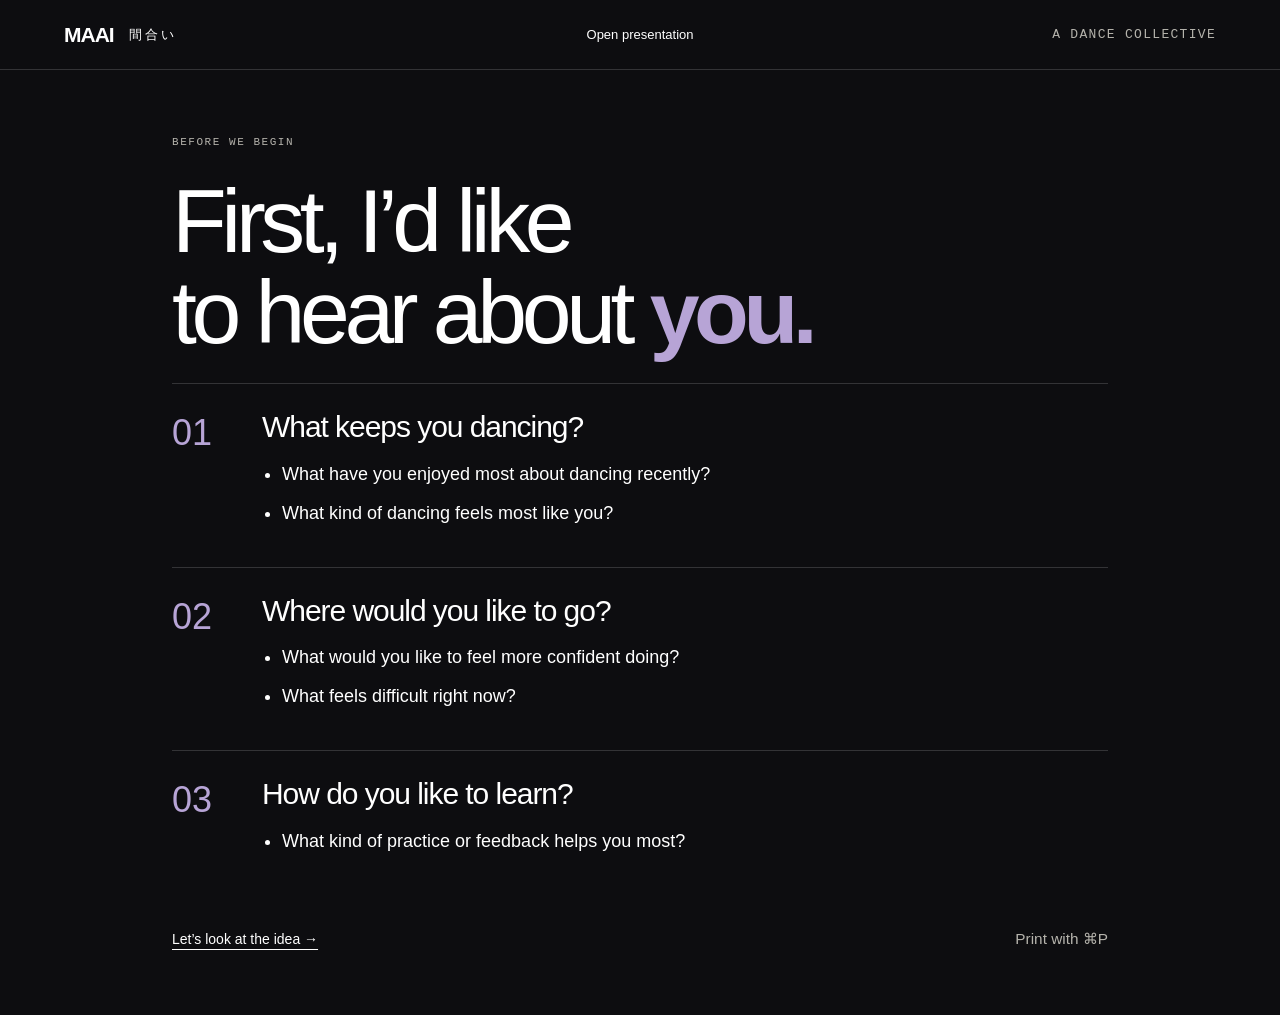
==== commit 77dff83a: "Trim opening questions and simplify closing invitation" ====
--- a/conversation-guide.html
+++ b/conversation-guide.html
@@ -7,8 +7,7 @@
     <p class="eyebrow">Before we begin</p><h1>First, I’d like<br>to hear about <em>you.</em></h1>
     <section class="guide-section" aria-labelledby="guide-1"><span class="guide-step" aria-hidden="true">01</span><div><h2 id="guide-1">What keeps you dancing?</h2><ul><li>What have you enjoyed most about dancing recently?</li><li>What kind of dancing feels most like you?</li></ul></div></section>
     <section class="guide-section" aria-labelledby="guide-2"><span class="guide-step" aria-hidden="true">02</span><div><h2 id="guide-2">Where would you like to go?</h2><ul><li>What would you like to feel more confident doing?</li><li>What feels difficult right now?</li></ul></div></section>
-    <section class="guide-section" aria-labelledby="guide-3"><span class="guide-step" aria-hidden="true">03</span><div><h2 id="guide-3">How do you like to learn?</h2><ul><li>What kind of practice or feedback helps you most?</li><li>What would you like to learn from or share with the group?</li></ul></div></section>
-    <section class="guide-section" aria-labelledby="guide-4"><span class="guide-step" aria-hidden="true">04</span><div><h2 id="guide-4">What would help you take part?</h2><ul><li>Would a 3-hour session every two weeks work for you?</li><li>Could you make time for 15 minutes of practice twice a week?</li><li>What would help you keep making time for the group?</li></ul></div></section>
+    <section class="guide-section" aria-labelledby="guide-3"><span class="guide-step" aria-hidden="true">03</span><div><h2 id="guide-3">How do you like to learn?</h2><ul><li>What kind of practice or feedback helps you most?</li></ul></div></section>
     <div class="guide-actions"><a href="index.html">Let’s look at the idea →</a><span class="small-copy">Print with ⌘P</span></div>
   </main>
 </body>
